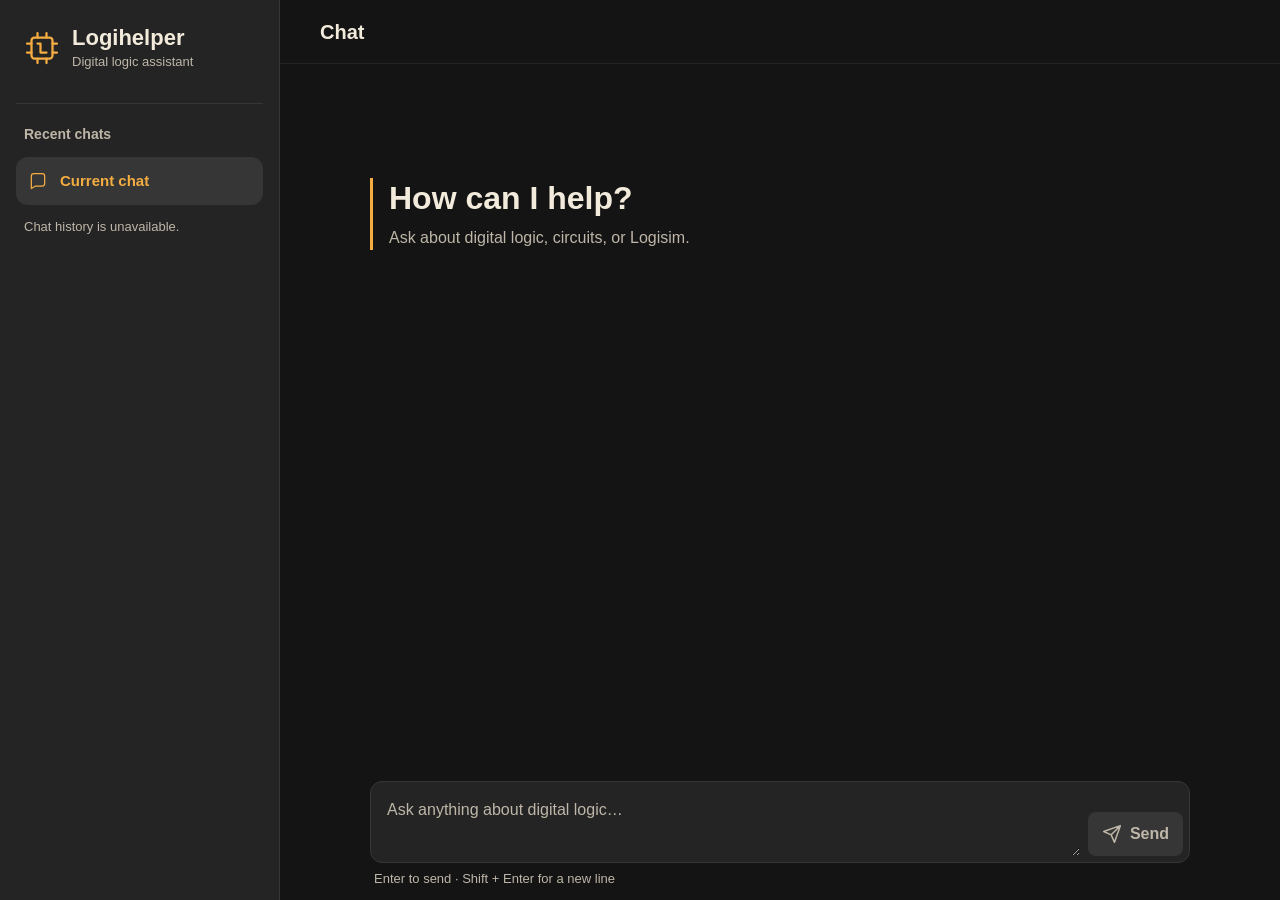
==== index.html @ f9927f30 "Redesign Logihelper streaming chat" ====
<!doctype html>
<html lang="en">
<head>
    <meta charset="UTF-8">
    <meta name="viewport" content="width=device-width, initial-scale=1">
    <title>Logihelper</title>
    <link rel="stylesheet" href="/css/main.css">
    <script src="/js/main.js" defer></script>
</head>
<body>
    <div class="layout">
        <aside class="sidebar" aria-label="Workspace">
            <div class="brand">
                <svg class="brand-icon" viewBox="0 0 24 24" fill="none" stroke="currentColor"
                     stroke-width="1.5" stroke-linecap="round" stroke-linejoin="round" aria-hidden="true">
                    <rect x="5" y="5" width="14" height="14" rx="2"/>
                    <path d="M9 2v3m6-3v3M9 19v3m6-3v3M2 9h3m-3 6h3m14-6h3m-3 6h3M9 9h2v6h4"/>
                </svg>
                <div>
                    <span class="brand-name">Logihelper</span>
                    <span class="muted brand-caption">Digital logic assistant</span>
                </div>
            </div>
            <section class="sidebar-section" aria-labelledby="recent-heading">
                <h2 id="recent-heading">Recent chats</h2>
                <div class="current-chat" aria-current="true">
                    <svg viewBox="0 0 24 24" fill="none" stroke="currentColor" stroke-width="1.5"
                         stroke-linejoin="round" aria-hidden="true">
                        <path d="M20 15a3 3 0 0 1-3 3H9l-5 3V6a3 3 0 0 1 3-3h10a3 3 0 0 1 3 3Z"/>
                    </svg>
                    Current chat
                </div>
                <p class="muted history-placeholder">Chat history is unavailable.</p>
            </section>
        </aside>

        <main class="workspace" aria-labelledby="chat-heading">
            <header class="workspace-header">
                <h1 id="chat-heading">Chat</h1>
            </header>
            <div class="conversation" id="conversation" tabindex="0" aria-label="Conversation">
                <div class="chat-column">
                    <div class="welcome" id="welcome">
                        <h2>How can I help?</h2>
                        <p class="muted">Ask about digital logic, circuits, or Logisim.</p>
                    </div>
                    <div class="messages" id="chat" role="log" aria-label="Messages"></div>
                </div>
            </div>
            <footer class="composer-area">
                <div class="chat-column">
                    <p class="chat-status muted" id="chat-status" role="status"></p>
                    <form class="composer" id="chat-form">
                        <textarea id="req-input" name="text" rows="2" required
                                  aria-label="Message" placeholder="Ask anything about digital logic…"></textarea>
                        <button class="send-button" id="req-send" type="submit" disabled>
                            <svg viewBox="0 0 24 24" fill="none" stroke="currentColor" stroke-width="1.8"
                                 stroke-linecap="round" stroke-linejoin="round" aria-hidden="true">
                                <path d="m22 2-7 20-4-9-9-4 20-7ZM11 13 22 2"/>
                            </svg>
                            Send
                        </button>
                    </form>
                    <p class="composer-hint muted">Enter to send · Shift + Enter for a new line</p>
                </div>
            </footer>
        </main>
    </div>
</body>
</html>
---- css/main.css ----
:root {
    color-scheme: dark;
    --background: #141414;
    --surface: #242424;
    --surface-raised: #363636;
    --accent: #F5AD42;
    --text: #F2EADB;
    --muted: #BEB6A8;
    --radius: 12px;
    font: 16px/1.5 Roboto, "Segoe UI", sans-serif;
}

* {
    box-sizing: border-box;
}

body {
    margin: 0;
    background: var(--background);
    color: var(--text);
}

button,
textarea {
    font: inherit;
}

:focus-visible {
    outline: 2px solid var(--accent);
    outline-offset: 3px;
}

.layout {
    display: grid;
    grid-template-columns: clamp(220px, 22vw, 280px) minmax(0, 1fr);
    height: 100vh;
    height: 100dvh;
}

.sidebar {
    overflow-y: auto;
    padding: 24px 16px;
    background: var(--surface);
    border-inline-end: 1px solid var(--surface-raised);
}

.brand,
.current-chat,
.send-button {
    display: flex;
    align-items: center;
    gap: 12px;
}

.brand {
    padding-inline: 8px;
}

.brand-icon {
    flex: 0 0 36px;
    width: 36px;
    color: var(--accent);
}

.brand-name,
.brand-caption {
    display: block;
}

.brand-name {
    font-size: 1.375rem;
    font-weight: 700;
    line-height: 1.25;
}

.brand-caption,
.history-placeholder,
.composer-hint,
.chat-status {
    font-size: 0.8125rem;
}

.muted {
    color: var(--muted);
}

.sidebar-section {
    margin-top: 32px;
    padding-top: 20px;
    border-top: 1px solid var(--surface-raised);
}

.sidebar-section h2 {
    margin: 0 8px 12px;
    color: var(--muted);
    font-size: 0.875rem;
    font-weight: 600;
}

.current-chat {
    min-height: 48px;
    padding: 8px 12px;
    border-radius: var(--radius);
    background: var(--surface-raised);
    color: var(--accent);
    font-size: 0.9375rem;
    font-weight: 600;
}

.current-chat svg,
.send-button svg {
    flex: 0 0 20px;
    width: 20px;
    height: 20px;
}

.history-placeholder {
    margin: 12px 8px 0;
}

.workspace {
    display: grid;
    grid-template-rows: auto minmax(0, 1fr) auto;
    min-height: 0;
}

.workspace-header {
    display: flex;
    align-items: center;
    min-height: 64px;
    padding: 8px clamp(16px, 4vw, 40px);
    border-bottom: 1px solid var(--surface);
}

.workspace-header h1 {
    margin: 0;
    font-size: 1.25rem;
    font-weight: 600;
}

.conversation {
    overflow-y: auto;
    overscroll-behavior: contain;
    padding: 24px clamp(16px, 4vw, 40px);
}

.conversation:focus-visible {
    outline-offset: -2px;
}

.chat-column {
    width: 100%;
    max-width: 820px;
    margin-inline: auto;
}

.welcome {
    margin: clamp(16px, 10vh, 96px) 0 0;
    padding-inline-start: 16px;
    border-inline-start: 3px solid var(--accent);
}

.welcome h2 {
    margin: 0;
    font-size: clamp(1.5rem, 3vw, 2rem);
    line-height: 1.25;
}

.welcome p {
    margin: 8px 0 0;
}

.messages {
    display: flex;
    flex-direction: column;
    gap: 20px;
}

.message {
    max-width: 100%;
    min-width: 0;
}

.message.user {
    align-self: end;
    max-width: 85%;
}

.message.assistant {
    align-self: start;
}

.message-author {
    margin: 0 4px 6px;
    color: var(--accent);
    font-size: 0.875rem;
    font-weight: 600;
}

.user .message-author {
    color: var(--muted);
    text-align: end;
}

.message-content {
    padding: 12px 16px;
    border: 1px solid var(--surface-raised);
    border-radius: var(--radius);
    background: var(--surface);
    white-space: pre-wrap;
    overflow-wrap: anywhere;
}

.composer-area {
    padding: 0 clamp(16px, 4vw, 40px) 12px;
}

.chat-status {
    min-height: 1.5em;
    margin: 0 4px 6px;
}

.composer {
    display: flex;
    align-items: end;
    gap: 8px;
    padding: 6px;
    border: 1px solid var(--surface-raised);
    border-radius: var(--radius);
    background: var(--surface);
}

.composer:focus-within {
    border-color: var(--accent);
}

.composer textarea {
    flex: 1;
    min-width: 0;
    min-height: 44px;
    max-height: 22dvh;
    padding: 10px;
    resize: vertical;
    border: 0;
    border-radius: 8px;
    background: transparent;
    color: var(--text);
}

.composer textarea:focus {
    outline: none;
}

.composer textarea::placeholder {
    color: var(--muted);
}

.send-button {
    justify-content: center;
    gap: 8px;
    min-height: 44px;
    padding: 8px 14px;
    border: 0;
    border-radius: 8px;
    background: var(--accent);
    color: var(--background);
    font-weight: 700;
    cursor: pointer;
}

.send-button:hover:not(:disabled) {
    background: var(--text);
}

.send-button:disabled {
    background: var(--surface-raised);
    color: var(--muted);
    cursor: default;
}

.composer-hint {
    margin: 6px 4px 0;
}

@media (max-width: 680px) {
    .layout {
        grid-template-columns: minmax(0, 1fr);
        grid-template-rows: auto minmax(0, 1fr);
    }

    .sidebar {
        padding: 12px 16px;
        border-inline-end: 0;
        border-bottom: 1px solid var(--surface-raised);
    }

    .brand {
        padding-inline: 0;
    }

    .brand-icon {
        flex-basis: 28px;
        width: 28px;
    }

    .brand-name {
        font-size: 1.125rem;
    }

    .sidebar-section {
        display: none;
    }

    .workspace-header {
        min-height: 44px;
    }
}
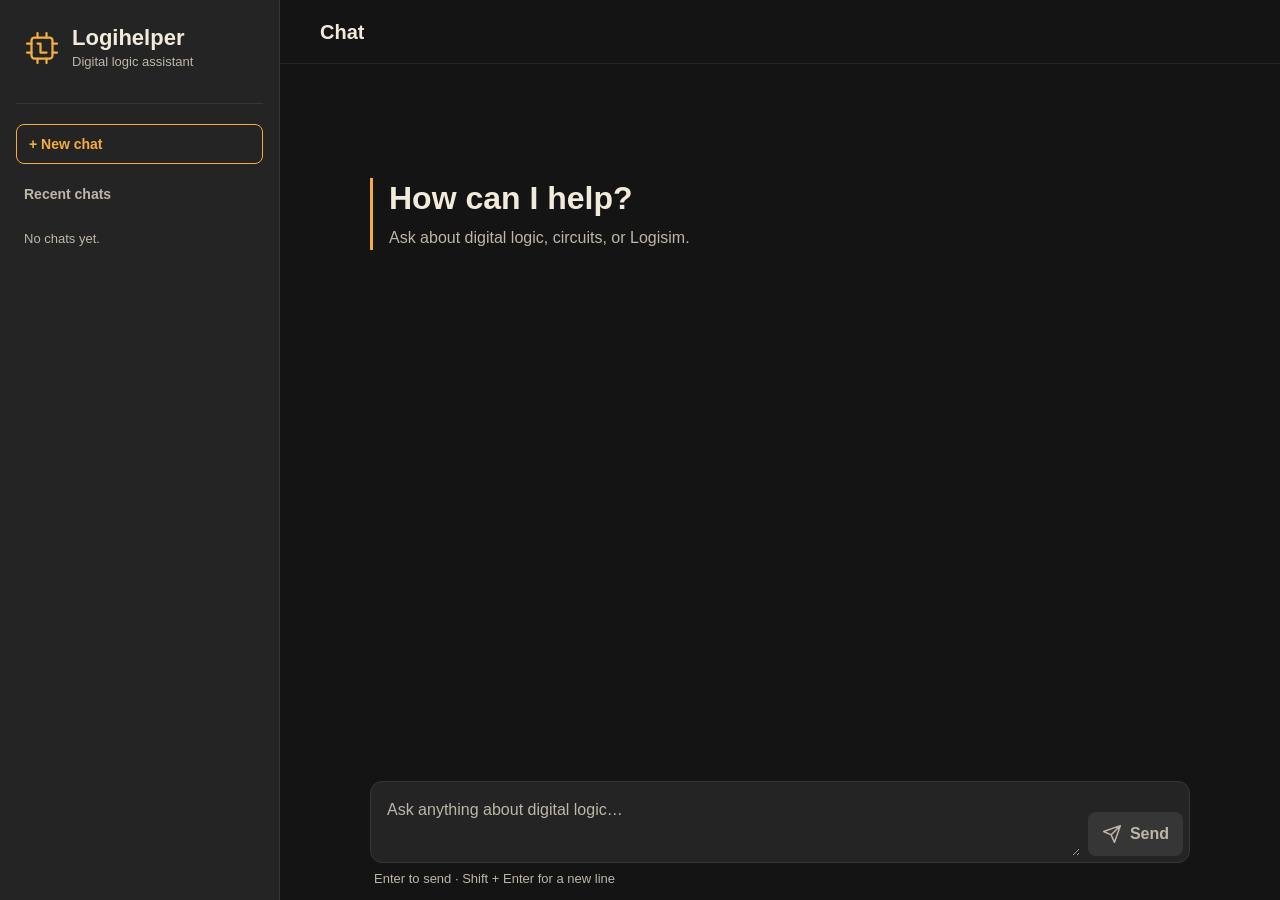
==== commit 7c525ded: "Add local chat history and management" ====
--- a/index.html
+++ b/index.html
@@ -4,8 +4,8 @@
     <meta charset="UTF-8">
     <meta name="viewport" content="width=device-width, initial-scale=1">
     <title>Logihelper</title>
-    <link rel="stylesheet" href="/css/main.css">
-    <script src="/js/main.js" defer></script>
+    <link rel="stylesheet" href="/css/main.css?v=3">
+    <script src="/js/main.js?v=3" defer></script>
 </head>
 <body>
     <div class="layout">
@@ -21,22 +21,24 @@
                     <span class="muted brand-caption">Digital logic assistant</span>
                 </div>
             </div>
-            <section class="sidebar-section" aria-labelledby="recent-heading">
+            <button class="chat-action history-toggle" id="history-toggle" type="button"
+                    aria-expanded="false" aria-controls="chat-history">Chats</button>
+            <section class="sidebar-section" id="chat-history" aria-labelledby="recent-heading">
+                <button class="chat-action new-chat" id="new-chat" type="button">+ New chat</button>
                 <h2 id="recent-heading">Recent chats</h2>
-                <div class="current-chat" aria-current="true">
-                    <svg viewBox="0 0 24 24" fill="none" stroke="currentColor" stroke-width="1.5"
-                         stroke-linejoin="round" aria-hidden="true">
-                        <path d="M20 15a3 3 0 0 1-3 3H9l-5 3V6a3 3 0 0 1 3-3h10a3 3 0 0 1 3 3Z"/>
-                    </svg>
-                    Current chat
-                </div>
-                <p class="muted history-placeholder">Chat history is unavailable.</p>
+                <ul class="chat-list" id="chat-list"></ul>
+                <p class="muted history-note" id="empty-history">No chats yet.</p>
+                <p class="muted history-note" id="storage-status" role="status"></p>
             </section>
         </aside>
 
         <main class="workspace" aria-labelledby="chat-heading">
             <header class="workspace-header">
-                <h1 id="chat-heading">Chat</h1>
+                <h1 id="chat-heading" tabindex="-1">Chat</h1>
+                <div class="chat-actions" id="chat-actions" hidden>
+                    <button class="chat-action" id="rename-chat" type="button">Rename</button>
+                    <button class="chat-action" id="delete-chat" type="button">Delete</button>
+                </div>
             </header>
             <div class="conversation" id="conversation" tabindex="0" aria-label="Conversation">
                 <div class="chat-column">
@@ -66,5 +68,19 @@
             </footer>
         </main>
     </div>
+    <dialog class="chat-dialog" id="chat-dialog" aria-labelledby="dialog-heading">
+        <form id="dialog-form">
+            <h2 id="dialog-heading"></h2>
+            <label id="rename-field">
+                Chat name
+                <input id="chat-name" type="text" maxlength="120" required>
+            </label>
+            <p id="delete-confirmation"></p>
+            <div class="chat-actions">
+                <button class="chat-action" id="cancel-dialog" type="button">Cancel</button>
+                <button class="chat-action primary-action" id="confirm-dialog" type="submit"></button>
+            </div>
+        </form>
+    </dialog>
 </body>
 </html>
--- a/css/main.css
+++ b/css/main.css
@@ -21,6 +21,7 @@
 }
 
 button,
+input,
 textarea {
     font: inherit;
 }
@@ -45,7 +46,6 @@
 }
 
 .brand,
-.current-chat,
 .send-button {
     display: flex;
     align-items: center;
@@ -74,7 +74,7 @@
 }
 
 .brand-caption,
-.history-placeholder,
+.history-note,
 .composer-hint,
 .chat-status {
     font-size: 0.8125rem;
@@ -97,25 +97,73 @@
     font-weight: 600;
 }
 
-.current-chat {
-    min-height: 48px;
-    padding: 8px 12px;
-    border-radius: var(--radius);
+.chat-action {
+    min-height: 40px;
+    padding: 6px 12px;
+    border: 1px solid var(--surface-raised);
+    border-radius: 8px;
+    background: transparent;
+    color: var(--text);
+    font-size: 0.875rem;
+    font-weight: 600;
+    cursor: pointer;
+}
+
+.chat-action:hover,
+.chat-choice[aria-current="true"] {
     background: var(--surface-raised);
+}
+
+.new-chat {
+    width: 100%;
+    margin-bottom: 20px;
+    text-align: start;
+    border-color: var(--accent);
     color: var(--accent);
-    font-size: 0.9375rem;
-    font-weight: 600;
-}
-
-.current-chat svg,
+}
+
+.history-toggle {
+    display: none;
+}
+
+.chat-list {
+    display: grid;
+    gap: 4px;
+    margin: 0;
+    padding: 0;
+    list-style: none;
+}
+
+.chat-list li {
+    min-width: 0;
+}
+
+.chat-choice {
+    display: block;
+    width: 100%;
+    overflow: hidden;
+    border-color: transparent;
+    text-align: start;
+    text-overflow: ellipsis;
+    white-space: nowrap;
+}
+
+.chat-choice[aria-current="true"] {
+    color: var(--accent);
+}
+
 .send-button svg {
     flex: 0 0 20px;
     width: 20px;
     height: 20px;
 }
 
-.history-placeholder {
+.history-note {
     margin: 12px 8px 0;
+}
+
+.history-note:empty {
+    display: none;
 }
 
 .workspace {
@@ -127,15 +175,71 @@
 .workspace-header {
     display: flex;
     align-items: center;
+    justify-content: space-between;
+    gap: 12px;
     min-height: 64px;
     padding: 8px clamp(16px, 4vw, 40px);
     border-bottom: 1px solid var(--surface);
 }
 
 .workspace-header h1 {
+    min-width: 0;
     margin: 0;
+    overflow: hidden;
     font-size: 1.25rem;
     font-weight: 600;
+    text-overflow: ellipsis;
+    white-space: nowrap;
+}
+
+.chat-actions:not([hidden]) {
+    display: flex;
+    flex-shrink: 0;
+    gap: 8px;
+}
+
+.chat-dialog {
+    width: min(420px, calc(100% - 32px));
+    padding: 24px;
+    border: 1px solid var(--surface-raised);
+    border-radius: var(--radius);
+    background: var(--surface);
+    color: var(--text);
+}
+
+.chat-dialog::backdrop {
+    background: rgb(0 0 0 / 65%);
+}
+
+.chat-dialog h2 {
+    margin: 0 0 12px;
+    font-size: 1.25rem;
+}
+
+.chat-dialog input {
+    display: block;
+    width: 100%;
+    margin-top: 6px;
+    padding: 8px 12px;
+    border: 1px solid var(--surface-raised);
+    border-radius: 8px;
+    background: var(--background);
+    color: var(--text);
+}
+
+.chat-dialog p {
+    overflow-wrap: anywhere;
+}
+
+.chat-dialog .chat-actions {
+    justify-content: flex-end;
+    margin-top: 20px;
+}
+
+.primary-action,
+.primary-action:hover {
+    background: var(--accent);
+    color: var(--background);
 }
 
 .conversation {
@@ -289,6 +393,11 @@
     }
 
     .sidebar {
+        display: grid;
+        grid-template-columns: minmax(0, 1fr) auto;
+        align-items: center;
+        gap: 12px;
+        max-height: 32dvh;
         padding: 12px 16px;
         border-inline-end: 0;
         border-bottom: 1px solid var(--surface-raised);
@@ -307,7 +416,17 @@
         font-size: 1.125rem;
     }
 
+    .history-toggle {
+        display: block;
+    }
+
     .sidebar-section {
+        grid-column: 1 / -1;
+        margin-top: 0;
+        padding-top: 12px;
+    }
+
+    .history-toggle[aria-expanded="false"] + .sidebar-section {
         display: none;
     }
 
